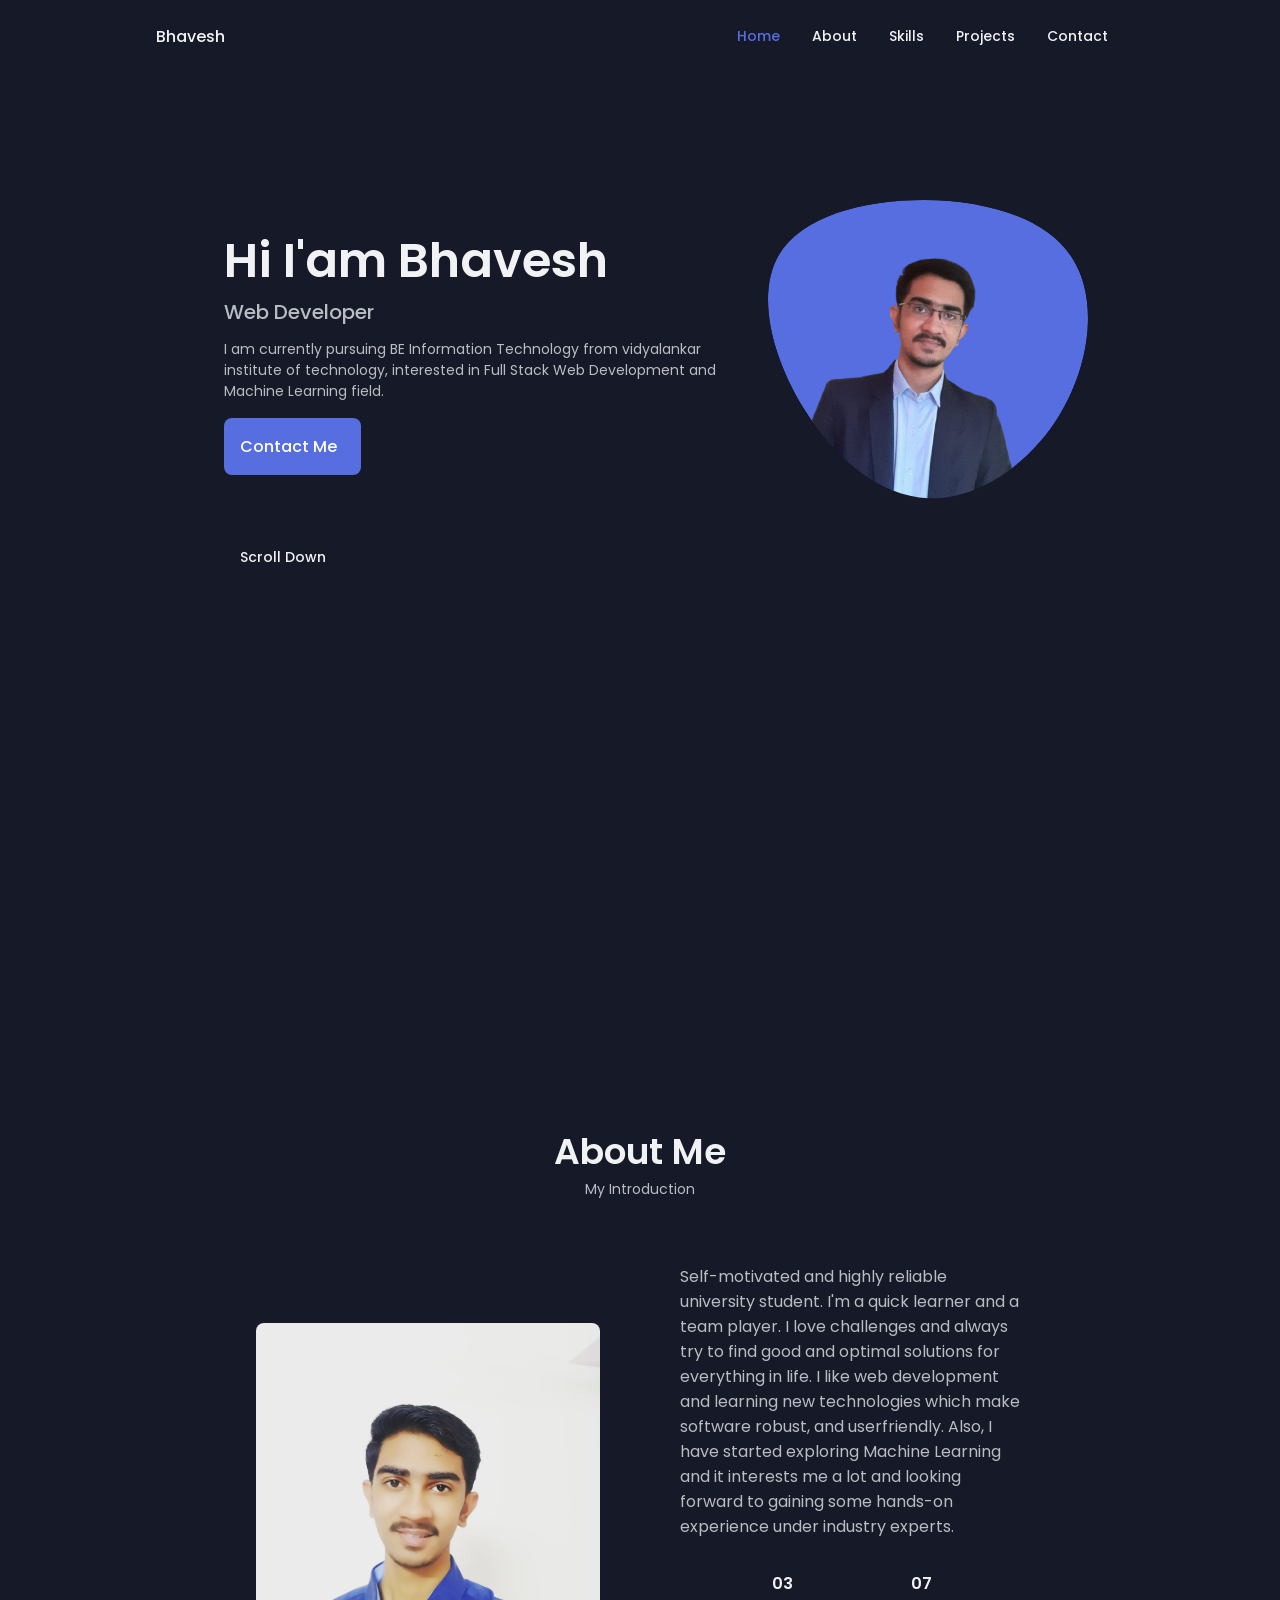
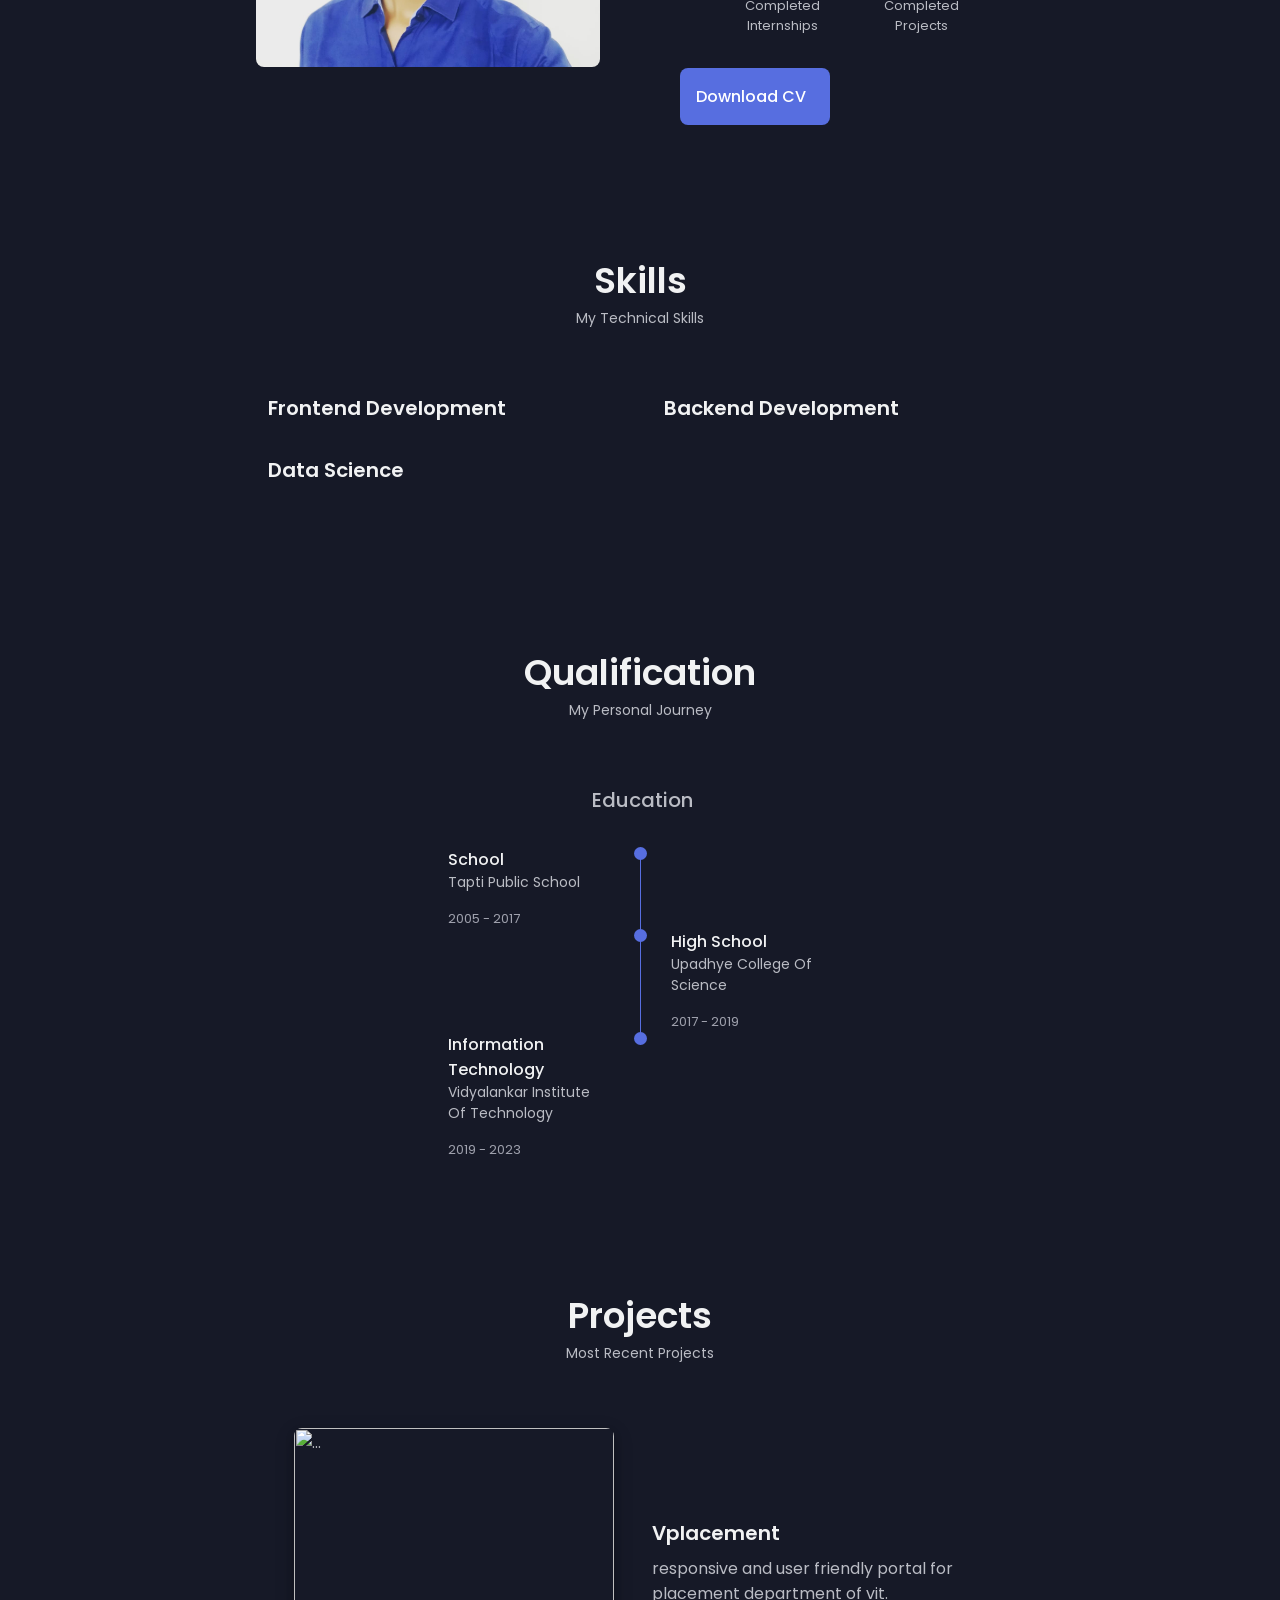
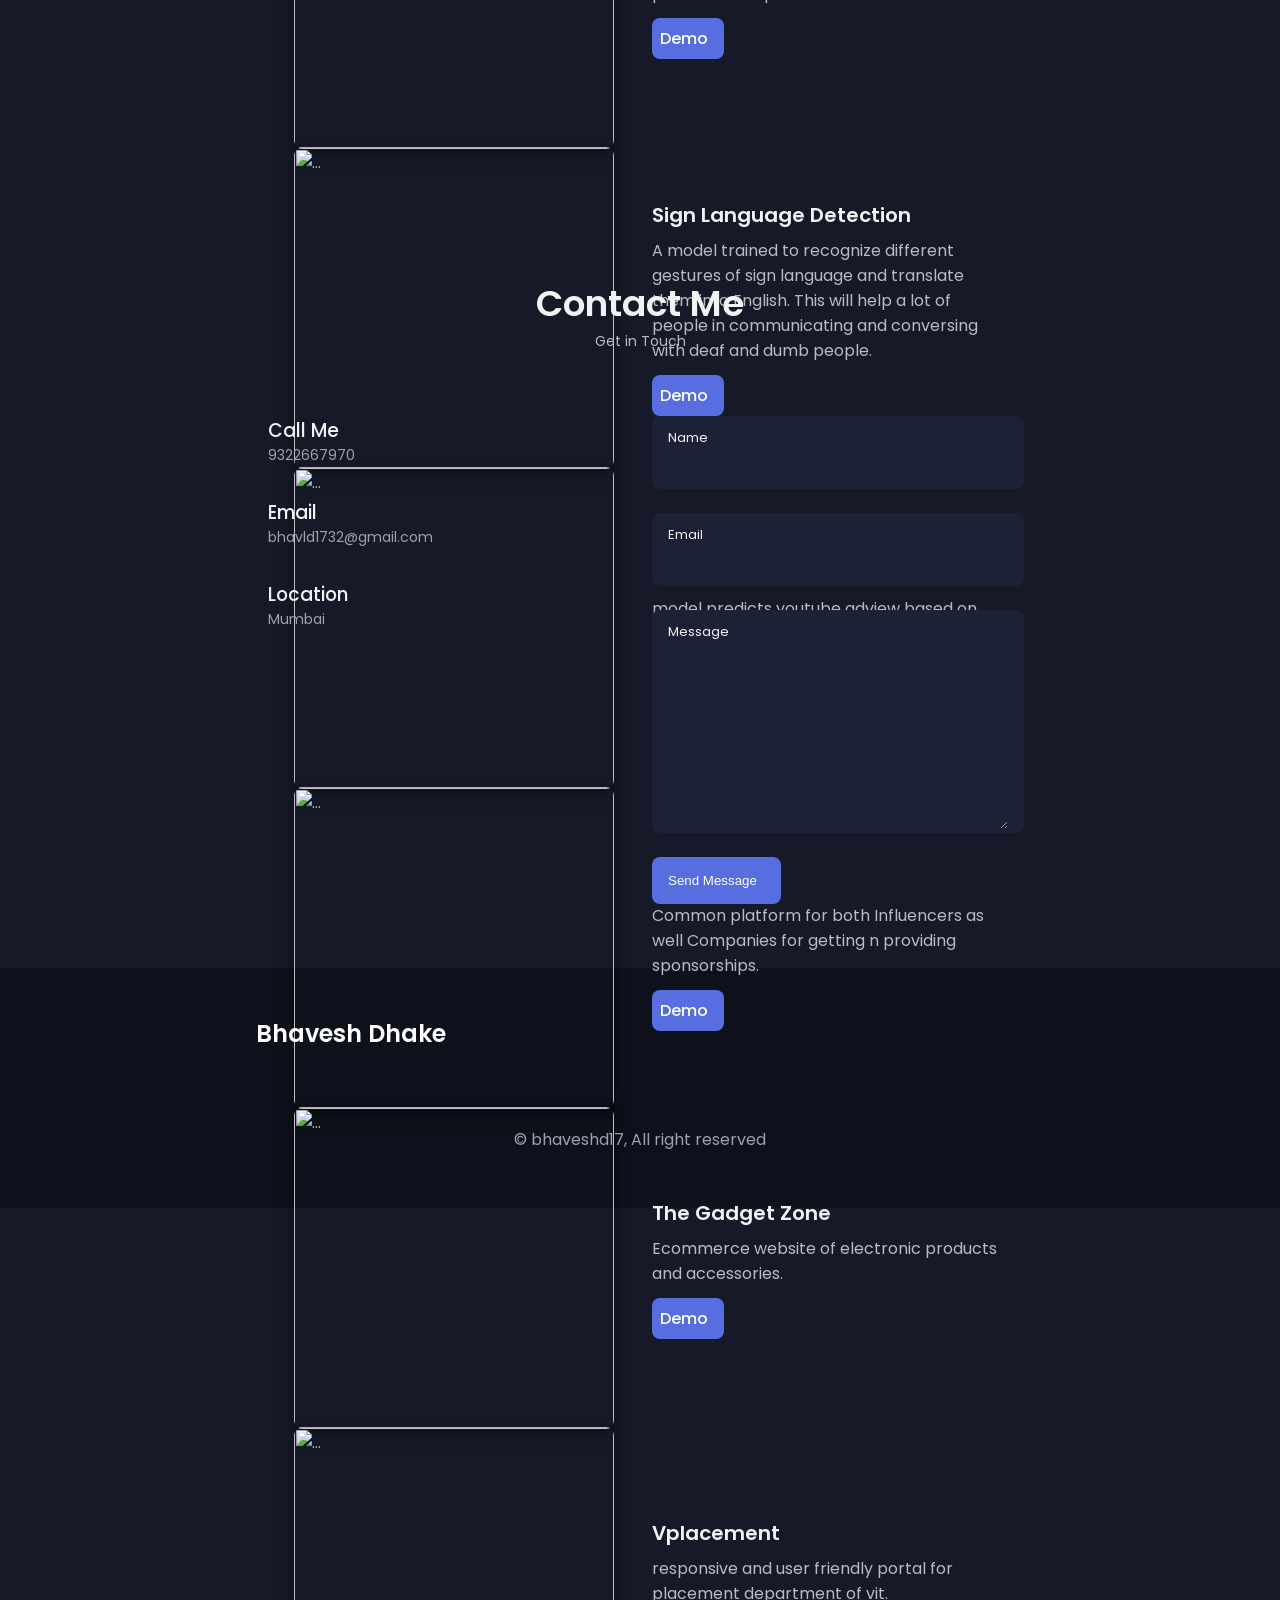
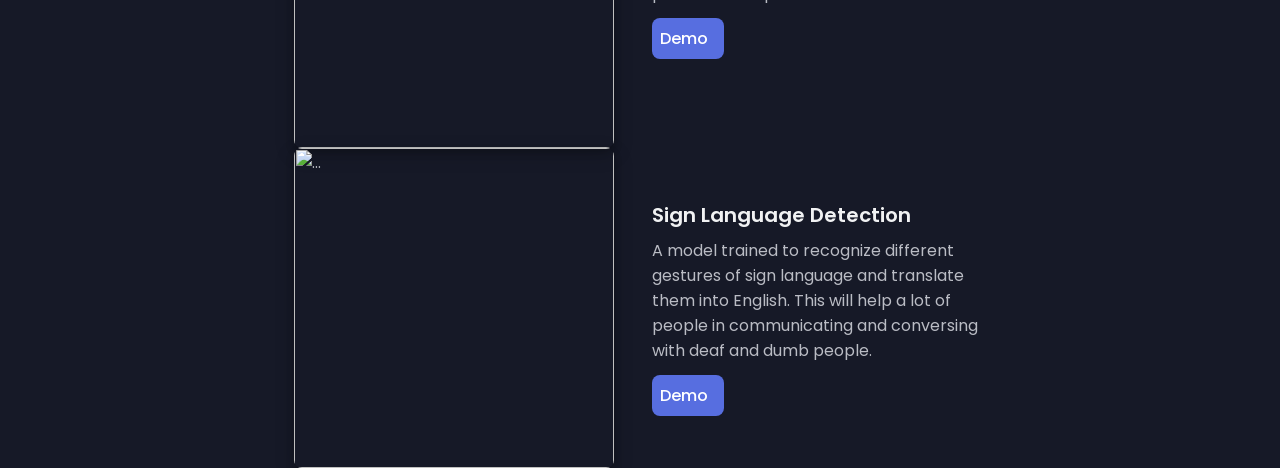
==== index.html @ a974173b "push" ====
<html lang="en"><head>
    <meta charset="UTF-8">
    <meta http-equiv="X-UA-Compatible" content="IE=edge">
    <meta name="viewport" content="width=device-width, initial-scale=1.0">
    <link rel="stylesheet" href="static/css/home.css">
    <link rel="stylesheet" href="https://unpkg.com/swiper@6/swiper-bundle.min.css">
    <link rel="stylesheet" href="https://unicons.iconscout.com/release/v4.0.0/css/line.css">
    <script src="https://smtpjs.com/v3/smtp.js"></script>
    <title>portfolio</title>
</head>

<body class="dark-theme">
    <!-- header -->
    <header class="header" id="header">
    <nav class="nav container">
        <a href="#" class="nav__logo">Bhavesh</a>

        <div class="nav__menu" id="nav-menu">
            <ul class="nav__list grid">
                <li class="nav__item">
                    <a href="#" class="nav__link active-link" id="home-nav-link">
                        <i class="uil uil-estate nav__icon"></i> Home
                    </a>
                </li>
                <li class="nav__item">
                    <a href="#about" class="nav__link">
                        <i class="uil uil-user nav__icon"></i> About
                    </a>
                </li>
                <li class="nav__item">
                    <a href="#skills" class="nav__link">
                        <i class="uil uil-file-alt nav__icon"></i> Skills
                    </a>
                </li>
                <li class="nav__item">
                    <a href="#projects" class="nav__link">
                        <i class="uil uil-browser nav__icon"></i> Projects
                    </a>
                </li>
                <li class="nav__item">
                    <a href="#contact" class="nav__link">
                        <i class="uil uil-message nav__icon"></i> Contact
                    </a>
                </li>
            </ul>
            <i class="uil uil-times nav__close" id="nav-close"></i>
        </div>

        <div class="nav__btns">
            <i class="uil uil-moon change-theme uil-sun" id="theme-button"></i>

            <div class="nav__toggle" id="nav-toggle">
                <i class="uil uil-apps"></i>
            </div>
        </div>
    </nav>
</header>

    <main class="main">

        <!-- home -->
        
<div class="par-div">
    <div id="particles-js" style="margin: 0; padding: 0; top: 0; height: 100vh;"><canvas class="particles-js-canvas-el" style="width: 100%; height: 100%;" width="1909" height="274"></canvas></div>
    <section class="home section" id="home">

        <div class="home__container" style="position: absolute;top: 0;margin-top: 7rem;">
            <div class="home__content grid">
                <div class="home__social">
                    <a href="https://www.linkedin.com/in/bhaveshd17" target="_blank" class="home__social-icon">
                        <i class="uil uil-linkedin-alt"></i>
                    </a>
                    <a href="https://github.com/bhaveshd17" target="_blank" class="home__social-icon">
                        <i class="uil uil-github-alt"></i>
                    </a>
                    <a href="https://www.instagram.com/bhaveshd_17" target="_blank" class="home__social-icon">
                        <i class="uil uil-instagram"></i>
                    </a>
                </div>

                <div class="home__img">
                    <svg class="home__blob" viewBox="0 0 200 187" xmlns="http://www.w3.org/2000/svg" xmlns:xlink="http://www.w3.org/1999/xlink">
                        <mask id="mask0" mask-type="alpha">
                            <path d="M190.312 36.4879C206.582 62.1187 201.309 102.826 182.328 134.186C163.346 165.547 
                        130.807 187.559 100.226 186.353C69.6454 185.297 41.0228 161.023 21.7403 129.362C2.45775 
                        97.8511 -7.48481 59.1033 6.67581 34.5279C20.9871 10.1032 59.7028 -0.149132 97.9666 
                        0.00163737C136.23 0.303176 174.193 10.857 190.312 36.4879Z"></path>
                        </mask>
                        <g mask="url(#mask0)">
                            <path d="M190.312 36.4879C206.582 62.1187 201.309 102.826 182.328 134.186C163.346 
                        165.547 130.807 187.559 100.226 186.353C69.6454 185.297 41.0228 161.023 21.7403 
                        129.362C2.45775 97.8511 -7.48481 59.1033 6.67581 34.5279C20.9871 10.1032 59.7028 
                        -0.149132 97.9666 0.00163737C136.23 0.303176 174.193 10.857 190.312 36.4879Z"></path>
                            <image class="home__blob-img" xlink:href="static/images/bhavesh.png"></image>
                        </g>
                    </svg>
                </div>

                <div class="home__data">
                    <h1 class="home__title">Hi I'am Bhavesh</h1>
                    <h3 class="home__subtitle">Web Developer</h3>
                    <p class="home__description">
                        I am currently pursuing BE Information Technology from vidyalankar institute of technology,
                        interested in Full Stack Web Development and Machine Learning field.
                    </p>
                    <a href="#contact" class="button button--flex">
                        Contact Me <i class="uil uil-message button__icon"></i>
                    </a>
                </div>

            </div>

            <div class="home__scroll">
                <a href="#about" class="home__scroll-button button--flex">
                    <i class="uil uil-mouse-alt home__scroll-mouse"></i>
                    <span class="home__scroll-name">Scroll Down</span>
                    <i class="uil uil-arrow-down home__scroll-arrow"></i>
                </a>
            </div>
        </div>
    </section>
</div>

        <!-- About -->
        
<section class="about section" id="about">
    <h2 class="section__title">About Me</h2>
    <span class="section__subtitle">My Introduction</span>

    <div class="about__container container grid">
        <img src="static/images/Photo.jpeg" alt="" class="about__img">

        <div class="about__data">
            <p class="about__description">
                Self-motivated and highly reliable university student. I'm a quick learner
                and a team player. I love challenges and always try to find good and
                optimal solutions for everything in life. I like web development and
                learning new technologies which make software robust, and userfriendly. Also, I have started exploring
                Machine Learning and it interests
                me a lot and looking forward to gaining some hands-on experience
                under industry experts.
            </p>

            <div class="about__info">
                <div>
                    <span class="about__info-title">03</span>
                    <span class="about__info-name">Completed<br> Internships</span>
                </div>
                <div>
                    <span class="about__info-title">07</span>
                    <span class="about__info-name">Completed<br> Projects</span>
                </div>
            </div>

            <div class="about__buttons">
                <a download="" href="static/images/resume.pdf" class="button button--flex">
                    Download CV <i class="uil uil-download-alt button__icon"></i>
                </a>
            </div>
        </div>
    </div>
</section>

        <!-- Skills -->
        <section class="skills section" id="skills">
    <h2 class="section__title">Skills</h2>
    <span class="section__subtitle">My Technical Skills</span>

    <div class="skills__container container grid">
        <!-- skills 1 -->
        <div class="skills__content skills__close">
            <div class="skills__header">

                <i class="uil uil-brackets-curly skills__icon"></i>
                <div>
                    <h1 class="skills__title">Frontend Development</h1>
                </div>

                <i class="uil uil-angle-down skills__arrow"></i>
            </div>

            <div class="skills__list grid">
                <div class="skills__data">
                    <div class="skills__titles">
                        <h3 class="skills__name">HTML</h3>
                        <span class="skills__number">80%</span>
                    </div>
                    <div class="skills__bar">
                        <span class="skills__percentage skills__html"></span>
                    </div>
                </div>
                <div class="skills__data">
                    <div class="skills__titles">
                        <h3 class="skills__name">CSS</h3>
                        <span class="skills__number">60%</span>
                    </div>
                    <div class="skills__bar">
                        <span class="skills__percentage skills__css"></span>
                    </div>
                </div>
                <div class="skills__data">
                    <div class="skills__titles">
                        <h3 class="skills__name">JavaScript</h3>
                        <span class="skills__number">80%</span>
                    </div>
                    <div class="skills__bar">
                        <span class="skills__percentage skills__js"></span>
                    </div>
                </div>
                <div class="skills__data">
                    <div class="skills__titles">
                        <h3 class="skills__name">Bootstrap</h3>
                        <span class="skills__number">75%</span>
                    </div>
                    <div class="skills__bar">
                        <span class="skills__percentage skills__bs"></span>
                    </div>
                </div>
                <div class="skills__data">
                    <div class="skills__titles">
                        <h3 class="skills__name">ReactJs</h3>
                        <span class="skills__number">60%</span>
                    </div>
                    <div class="skills__bar">
                        <span class="skills__percentage skills__react"></span>
                    </div>
                </div>
            </div>

        </div>

        <!-- skills 2 -->
        <div class="skills__content skills__close">
            <div class="skills__header">
                <i class="uil uil-server skills__icon"></i>

                <div>
                    <h1 class="skills__title">Backend Development</h1>
                </div>

                <i class="uil uil-angle-down skills__arrow"></i>
            </div>

            <div class="skills__list grid">
                <div class="skills__data">
                    <div class="skills__titles">
                        <h3 class="skills__name">Python</h3>
                        <span class="skills__number">85%</span>
                    </div>
                    <div class="skills__bar">
                        <span class="skills__percentage skills__python"></span>
                    </div>
                </div>
                <div class="skills__data">
                    <div class="skills__titles">
                        <h3 class="skills__name">Django</h3>
                        <span class="skills__number">85%</span>
                    </div>
                    <div class="skills__bar">
                        <span class="skills__percentage skills__django"></span>
                    </div>
                </div>
                <div class="skills__data">
                    <div class="skills__titles">
                        <h3 class="skills__name">Django RestFramework</h3>
                        <span class="skills__number">75%</span>
                    </div>
                    <div class="skills__bar">
                        <span class="skills__percentage skills__django"></span>
                    </div>
                </div>
                <div class="skills__data">
                    <div class="skills__titles">
                        <h3 class="skills__name">Postgres DB</h3>
                        <span class="skills__number">85%</span>
                    </div>
                    <div class="skills__bar">
                        <span class="skills__percentage skills__postgres"></span>
                    </div>
                </div>

            </div>

        </div>


        <!-- skills 3 -->
        <div class="skills__content skills__close">
            <div class="skills__header">
                <i class="uil uil-robot skills__icon"></i>

                <div>
                    <h1 class="skills__title">Data Science</h1>
                </div>

                <i class="uil uil-angle-down skills__arrow"></i>
            </div>

            <div class="skills__list grid">
                <div class="skills__data">
                    <div class="skills__titles">
                        <h3 class="skills__name">Data Analysis</h3>
                        <span class="skills__number">60%</span>
                    </div>
                    <div class="skills__bar">
                        <span class="skills__percentage skills__da"></span>
                    </div>
                </div>
                <div class="skills__data">
                    <div class="skills__titles">
                        <h3 class="skills__name">Machine Learning</h3>
                        <span class="skills__number">65%</span>
                    </div>
                    <div class="skills__bar">
                        <span class="skills__percentage skills__ml"></span>
                    </div>
                </div>
		<div class="skills__data">
                    <div class="skills__titles">
                        <h3 class="skills__name">Deep Learning</h3>
                        <span class="skills__number">55%</span>
                    </div>
                    <div class="skills__bar">
                        <span class="skills__percentage skills__ml"></span>
                    </div>
                </div>
            </div>

        </div>


    </div>

</section>

        <!-- qualification -->
        <section class="qualification section">
    <h2 class="section__title">Qualification</h2>
    <span class="section__subtitle">My Personal Journey</span>

    <div class="qualification__container container">
        <div class="qualification__tabs">
            <div class="qualification__button button--flex">
                <i class="uil uil-graduation-cap qualification__icon"></i>
                Education
            </div>
        </div>

        <div class="qualification__sections">
            <div class="qualification__content">
                <div class="qualification__data">
                    <div>
                        <h3 class="qualification__title">School</h3>
                        <span class="qualification__subtitle">Tapti Public School</span>
                        <div class="qualification__calender">
                            <i class="uil uil-calendar-alt"></i>
                            2005 - 2017
                        </div>
                    </div>

                    <div>
                        <div class="qualification__rounder"></div>
                        <div class="qualification__line"></div>
                    </div>
                </div>

                <div class="qualification__data">
                    <div></div>
                    <div>
                        <div class="qualification__rounder"></div>
                        <div class="qualification__line"></div>
                    </div>

                    <div>
                        <h3 class="qualification__title">High School</h3>
                        <span class="qualification__subtitle">Upadhye College Of Science</span>
                        <div class="qualification__calender">
                            <i class="uil uil-calendar-alt"></i>
                            2017 - 2019
                        </div>
                    </div>
                </div>

                <div class="qualification__data">
                    <div>
                        <h3 class="qualification__title">Information Technology</h3>
                        <span class="qualification__subtitle">Vidyalankar Institute Of Technology</span>
                        <div class="qualification__calender">
                            <i class="uil uil-calendar-alt"></i>
                            2019 - 2023
                        </div>
                    </div>

                    <div>
                        <div class="qualification__rounder"></div>
                        <!-- <div class="qualification__line"></div> -->
                    </div>
                </div>
            </div>
        </div>
    </div>
</section>

        <!-- projects -->
        <section class="projects section" id="projects">
    <h2 class="section__title">Projects</h2>
    <span class="section__subtitle">Most Recent Projects</span>

    <div class="projects__container container swiper-container swiper-container-initialized swiper-container-horizontal swiper-container-pointer-events swiper-container-css-mode">
        <div class="swiper-wrapper" id="swiper-wrapper-284facc1c8967a8a" aria-live="polite"><div class="project__content grid swiper-slide swiper-slide-duplicate swiper-slide-duplicate-active" data-swiper-slide-index="4" style="width: 768px;" role="group" aria-label="5 / 5">
                <img src="http://res.cloudinary.com/dovpwi9ea/image/upload/v1637310006/t1gmttzrrc1cw0xxmmod.png" alt="..." class="project__img">

                <div class="project__data">
                    <h3 class="project__title">Vplacement</h3>
                    <p class="project__description">
                        responsive and user friendly portal for placement department of vit.
                    </p>
                    <a href="None" target="_blank" class="button button--flex button--small project__button">
                        Demo
                        <i class="uil uil-arrow-right button__icon"></i>
                    </a>
                </div>
            </div>

            
            <div class="project__content grid swiper-slide swiper-slide-duplicate-next" data-swiper-slide-index="0" style="width: 768px;" role="group" aria-label="1 / 5">
                <img src="http://res.cloudinary.com/dovpwi9ea/image/upload/v1655050039/jxrouycvr0jfndfqxjto.png" alt="..." class="project__img">

                <div class="project__data">
                    <h3 class="project__title">Sign Language Detection</h3>
                    <p class="project__description">
                        A model trained to recognize different gestures of sign language and translate them into English. This will help a lot of people in communicating and conversing with deaf and dumb people.
                    </p>
                    <a href="https://github.com/bhaveshd17/Sign-Language-Detection" target="_blank" class="button button--flex button--small project__button">
                        Demo
                        <i class="uil uil-arrow-right button__icon"></i>
                    </a>
                </div>
            </div>
            
            <div class="project__content grid swiper-slide" data-swiper-slide-index="1" style="width: 768px;" role="group" aria-label="2 / 5">
                <img src="http://res.cloudinary.com/dovpwi9ea/image/upload/v1637309961/hplrxdx0kh7rfx5grokt.png" alt="..." class="project__img">

                <div class="project__data">
                    <h3 class="project__title">Yt Adview Prediction</h3>
                    <p class="project__description">
                        model predicts youtube adview based on like, comments, views, etc .
                    </p>
                    <a href="https://github.com/bhaveshd17/youtube-adview-prediction/blob/master/youtube%20adview%20prediction.ipynb" target="_blank" class="button button--flex button--small project__button">
                        Demo
                        <i class="uil uil-arrow-right button__icon"></i>
                    </a>
                </div>
            </div>
            
            <div class="project__content grid swiper-slide" data-swiper-slide-index="2" style="width: 768px;" role="group" aria-label="3 / 5">
                <img src="http://res.cloudinary.com/dovpwi9ea/image/upload/v1637309977/gjqs52sc1mqpdsnvecf9.jpg" alt="..." class="project__img">

                <div class="project__data">
                    <h3 class="project__title">Growspons</h3>
                    <p class="project__description">
                        Common platform for both Influencers as well Companies for getting n providing sponsorships.
                    </p>
                    <a href="https://github.com/bhaveshd17/influencer-sponsors" target="_blank" class="button button--flex button--small project__button">
                        Demo
                        <i class="uil uil-arrow-right button__icon"></i>
                    </a>
                </div>
            </div>
            
            <div class="project__content grid swiper-slide swiper-slide-prev" data-swiper-slide-index="3" style="width: 768px;" role="group" aria-label="4 / 5">
                <img src="http://res.cloudinary.com/dovpwi9ea/image/upload/v1637309990/kppuamhyba1c0lcn8eu4.png" alt="..." class="project__img">

                <div class="project__data">
                    <h3 class="project__title">The Gadget Zone</h3>
                    <p class="project__description">
                        Ecommerce website of electronic products and accessories.
                    </p>
                    <a href="http://thegadgetszone.herokuapp.com/" target="_blank" class="button button--flex button--small project__button">
                        Demo
                        <i class="uil uil-arrow-right button__icon"></i>
                    </a>
                </div>
            </div>
            
            <div class="project__content grid swiper-slide swiper-slide-active" data-swiper-slide-index="4" style="width: 768px;" role="group" aria-label="5 / 5">
                <img src="http://res.cloudinary.com/dovpwi9ea/image/upload/v1637310006/t1gmttzrrc1cw0xxmmod.png" alt="..." class="project__img">

                <div class="project__data">
                    <h3 class="project__title">Vplacement</h3>
                    <p class="project__description">
                        responsive and user friendly portal for placement department of vit.
                    </p>
                    <a href="None" target="_blank" class="button button--flex button--small project__button">
                        Demo
                        <i class="uil uil-arrow-right button__icon"></i>
                    </a>
                </div>
            </div>
            

        <div class="project__content grid swiper-slide swiper-slide-duplicate swiper-slide-next" data-swiper-slide-index="0" style="width: 768px;" role="group" aria-label="1 / 5">
                <img src="http://res.cloudinary.com/dovpwi9ea/image/upload/v1655050039/jxrouycvr0jfndfqxjto.png" alt="..." class="project__img">

                <div class="project__data">
                    <h3 class="project__title">Sign Language Detection</h3>
                    <p class="project__description">
                        A model trained to recognize different gestures of sign language and translate them into English. This will help a lot of people in communicating and conversing with deaf and dumb people.
                    </p>
                    <a href="https://github.com/bhaveshd17/Sign-Language-Detection" target="_blank" class="button button--flex button--small project__button">
                        Demo
                        <i class="uil uil-arrow-right button__icon"></i>
                    </a>
                </div>
            </div></div>

        <div class="swiper-button-next" tabindex="0" role="button" aria-label="Next slide" aria-controls="swiper-wrapper-284facc1c8967a8a">
            <i class="uil uil-angle-right-b swiper-project-icon"></i>
        </div>
        <div class="swiper-button-prev" tabindex="0" role="button" aria-label="Previous slide" aria-controls="swiper-wrapper-284facc1c8967a8a">
            <i class="uil uil-angle-left-b swiper-project-icon"></i>
        </div>
        <div class="swiper-pagination swiper-pagination-clickable swiper-pagination-bullets"><span class="swiper-pagination-bullet" tabindex="0" role="button" aria-label="Go to slide 1"></span><span class="swiper-pagination-bullet" tabindex="0" role="button" aria-label="Go to slide 2"></span><span class="swiper-pagination-bullet" tabindex="0" role="button" aria-label="Go to slide 3"></span><span class="swiper-pagination-bullet" tabindex="0" role="button" aria-label="Go to slide 4"></span><span class="swiper-pagination-bullet swiper-pagination-bullet-active" tabindex="0" role="button" aria-label="Go to slide 5"></span></div>

    <span class="swiper-notification" aria-live="assertive" aria-atomic="true"></span></div>
</section>

        <!-- Contact -->
        <section class="contact section" id="contact">
    <h2 class="section__title">Contact Me</h2>
    <span class="section__subtitle">Get in Touch</span>

    <div class="contact__container container grid">
        <div>
            <div class="contact__information">
                <i class="uil uil-phone-alt contact__icon"></i>

                <div>
                    <h3 class="contact__title">Call Me</h3>
                    <span class="contact__subtitle">9322667970</span>
                </div>
            </div>

            <div class="contact__information">
                <i class="uil uil-envelope-alt contact__icon"></i>

                <div>
                    <h3 class="contact__title">Email</h3>
                    <span class="contact__subtitle">bhavld1732@gmail.com</span>
                </div>
            </div>

            <div class="contact__information">
                <i class="uil uil-location-point contact__icon"></i>

                <div>
                    <h3 class="contact__title">Location</h3>
                    <span class="contact__subtitle">Mumbai</span>
                </div>
            </div>
        </div>

        <form action="/send_msg_email/" method="POST" class="contact__form grid">
            <input type="hidden" name="csrfmiddlewaretoken" value="MQvxWUzmVCMx2gUCt2gQockpDdSeoQBj5c0EnoCR61IMW3Y3Rdx4Im8wuzLl65NY">
            <div class="contact__inputs grid">
                <div class="contact__content">
                    <label for="name" class="contact__label">Name</label>
                    <input type="text" id="name" name="name" class="contact__input" required="">
                </div>

                <div class="contact__content">
                    <label for="email" class="contact__label">Email</label>
                    <input type="email" id="email" name="email" class="contact__input" required="">
                </div>
            </div>

            <div class="contact__content">
                <label for="msg" class="contact__label">Message</label>
                <textarea name="msg" id="msg" cols="0" rows="7" class="contact__input" required=""></textarea>
            </div>

            <div>
                <button type="submit" class="button button--flex" style="border: none; cursor: pointer;">
                    Send Message
                    <i class="uil uil-message button__icon"></i>
                </button>
            </div>
        </form>
    </div>
</section>

    </main>

    <!-- footer -->
    <footer class="footer">
    <div class="footer__bg">
        <div class="footer__container container grid">
            <div>
                <h1 class="footer__title">Bhavesh Dhake</h1>
            </div>

            <div class="footer__socials">
                <a href="https://www.instagram.com/bhaveshd_17" class="footer__socials" target="_blank">
                    <i class="uil uil-instagram"></i>
                </a>
                <a href="https://twitter.com/BhaveshDhake4" class="footer__socials" target="_blank">
                    <i class="uil uil-twitter-alt"></i>
                </a>
                <a href="https://github.com/bhaveshd17" class="footer__socials" target="_blank">
                    <i class="uil uil-github-alt"></i>
                </a>
                <a href="https://www.linkedin.com/in/bhaveshd17" class="footer__socials" target="_blank">
                    <i class="uil uil-linkedin-alt"></i>
                </a>
            </div>
        </div>

        <p class="footer__copy">© bhaveshd17, All right reserved</p>
    </div>
</footer>

    <!-- scroll top -->
    <a href="#" class="scrollup" id="scroll-top">
        <i class="uil uil-arrow-up scrollup__icon"></i>
    </a>


    <script src="https://unpkg.com/swiper@6/swiper-bundle.min.js"></script>
    <script src="static/js/home.js"></script>
    <script src="https://cdn.jsdelivr.net/npm/particles.js@2.0.0/particles.min.js"></script>
    <script>
        particlesJS.load('particles-js', "static/json/particles.json", function () {
            console.log('');
        });
    </script>



</body></html>
---- static/css/home.css ----
@import url("https://fonts.googleapis.com/css2?family=Poppins:wght@400;500;600&display=swap");

/* variable declare */
:root {
  --header-height: 3rem;

  --hue-color: 230;

  /* color variables */
  --first-color: hsl(var(--hue-color), 69%, 61%);
  --first-color-second: hsl(var(--hue-color), 69%, 61%);
  --first-color-alt: hsl(var(--hue-color), 57%, 53%);
  --first-color-lighter: hsl(var(--hue-color), 92%, 85%);
  --title-color: hsl(var(--hue-color), 8%, 15%);
  --text-color: hsl(var(--hue-color), 8%, 45%);
  --text-color-light: hsl(var(--hue-color), 8%, 65%);
  --input-color: hsl(var(--hue-color), 70%, 96%);
  --body-color: hsl(var(--hue-color), 60%, 99%);
  --container-color: #ffffff;

  --scroll-bar-color: hsl(var(--hue-color), 12%, 90%);
  --scroll-thumb-color: hsl(var(--hue-color), 12%, 80%);

  /* font family */
  --body-font: "Poppins", sans-serif;

  --big-font-size: 1.8rem;
  --h1-font-size: 1.5rem;
  --h2-font-size: 1.25rem;
  --h3-font-size: 1.125rem;
  --normal-font-size: 0.938rem;
  --small-font-size: 0.813rem;
  --smaller-font-size: 0.75rem;

  /* font weight */
  --font-medium: 500;
  --font-semi-bold: 600;

  /* margins */
  --mb-0-25: 0.25rem;
  --mb-0-5: 0.5rem;
  --mb-0-75: 0.75rem;
  --mb-1: 1rem;
  --mb-1-5: 1.5rem;
  --mb-2-5: 2rem;
  --mb-3: 3rem;

  /* zindex */
  --z-tooltip: 10;
  --z-fixed: 100;
  --z-modal: 1000;
}

/* font size for big screen */
@media screen and (min-width: 968px) {
  :root {
    --big-font-size: 3rem;
    --h1-font-size: 2.25rem;
    --h2-font-size: 1.5rem;
    --h3-font-size: 1.25rem;
    --normal-font-size: 1rem;
    --small-font-size: 0.875rem;
    --smaller-font-size: 0.813rem;
  }
}
/* dark theme variable*/
body.dark-theme {
  --first-color-second: hsl(var(--hue-color), 30%, 8%);
  --title-color: hsl(var(--hue-color), 8%, 95%);
  --text-color: hsl(var(--hue-color), 8%, 75%);
  --input-color: hsl(var(--hue-color), 29%, 16%);
  --body-color: hsl(var(--hue-color), 28%, 12%);
  --container-color: hsl(var(--hue-color), 29%, 16%);

  --scroll-bar-color: hsl(var(--hue-color), 12%, 48%);
  --scroll-thumb-color: hsl(var(--hue-color), 12%, 36%);
}

/* dark theme */
.nav__btns {
  display: flex;
  align-items: center;
}

.change-theme {
  font-size: 1.25rem;
  color: var(--title-color);
  margin-right: var(--mb-1);
  cursor: pointer;
}
.change-theme:hover {
  color: var(--first-color);
}

/* base */
* {
  box-sizing: border-box;
  padding: 0;
  margin: 0;
}

html {
  scroll-behavior: smooth;
}

body {
  margin: 0 0 var(--header-height) 0;
  font-family: var(--body-font);
  font-size: var(--normal-font-size);
  background-color: var(--body-color);
  color: var(--text-color);
}

h1,
h2,
h3,
h4 {
  color: var(--title-color);
  font-weight: var(--font-semi-bold);
}

ul {
  list-style: none;
}

a {
  text-decoration: none;
}

img {
  max-width: 100%;
  height: auto;
}

/* reusable css classes */
.section {
  padding: 2rem 1rem 4rem;
}

.section__title {
  font-size: var(--h1-font-size);
  color: var(--title-color);
}

.section__subtitle {
  display: block;
  font-size: var(--small-font-size);
  margin-bottom: var(--mb-3);
}

.section__title,
.section__subtitle {
  text-align: center;
}

/* layout */
.container {
  max-width: 768px;
  margin-left: var(--mb-1);
  margin-right: var(--mb-1);
}

.grid {
  display: grid;
  gap: 1.5rem;
}

.header {
  width: 100%;
  position: fixed;
  bottom: 0;
  left: 0;
  z-index: var(--z-fixed);
  background-color: var(--body-color);
}

/* nav */
.nav {
  max-width: 968px;
  height: var(--header-height);
  display: flex;
  justify-content: space-between;
  align-items: center;
}

.nav__logo,
.nav__toggle {
  color: var(--title-color);
  font-weight: var(--font-medium);
}

.nav__logo:hover {
  color: var(--first-color);
}

.nav__toggle {
  font-size: 1.1rem;
  cursor: pointer;
}

.nav__toggle:hover {
  color: var(--first-color);
}

@media screen and (max-width: 767px) {
  .nav__menu {
    position: fixed;
    bottom: -100%;
    left: 0;
    width: 100%;
    background-color: var(--body-color);
    padding: 2rem 1.5rem 4rem;
    box-shadow: 0 -1px 4px rgba(0, 0, 0, 0.15);
    border-radius: 1.5rem 1.5rem 0 0;
    transition: all 0.3s ease-in-out;
  }
}

.nav__list {
  grid-template-columns: repeat(3, 1fr);
  gap: 2rem;
}

.nav__link {
  display: flex;
  flex-direction: column;
  align-items: center;
  font-size: var(--small-font-size);
  color: var(--title-color);
  font-weight: var(--font-medium);
}
.nav__link:hover {
  color: var(--first-color);
}

.nav__icon {
  font-size: 1.2rem;
}

.nav__close {
  position: absolute;
  right: 1.3rem;
  bottom: 0.5rem;
  font-size: 1.5rem;
  cursor: pointer;
  color: var(--first-color);
}

.nav__close:hover {
  color: var(--first-color-alt);
}

/* show-menu */
.show-menu {
  bottom: 0;
}

/* activelink */
.active-link {
  color: var(--first-color);
}
/* bg header */
.scroll-header {
  box-shadow: 0 -1px 4px rgba(0, 0, 0, 0.15);
}

/* home */
.home__container {
  gap: 1rem;
}
.home__content {
  grid-template-columns: 0.5fr 3fr;
  align-items: center;
}
.home__social {
  display: grid;
  grid-template-columns: max-content;
  row-gap: 1rem;
}

.home__social-icon {
  font-size: 1.25rem;
  color: var(--first-color);
}
.home__social-icon:hover {
  color: var(--first-color-alt);
}

.home__blob {
  width: 186px;
  fill: var(--first-color);
}

.home__blob-img {
  width: 176px;
}

.home__data {
  grid-column: 1/3;
}

.home__title {
  font-size: var(--big-font-size);
  color: var(--title-color);
}

.home__subtitle {
  font-size: var(--h3-font-size);
  color: var(--text-color);
  font-weight: var(--font-medium);
  margin-bottom: var(--mb-0-75);
}

.home__description {
  font-size: var(--small-font-size);
  margin-bottom: 1rem;
  margin-bottom: 1rem;
}

.home__scroll {
  display: none;
}

.home__scroll-button {
  color: var(--first-color);
  transition: 0.3s;
}

.home__scroll-button:hover {
  transform: translateY(0.25rem);
}

.home__scroll-mouse {
  font-size: 2rem;
}

.home__scroll-name {
  font-size: var(--small-font-size);
  color: var(--title-color);
  font-weight: var(--font-medium);
  margin-right: var(--mb-0-25);
}

.home__scroll-arrow {
  font-size: 1.25rem;
}

/* button */
.button {
  display: inline-block;
  background-color: var(--first-color);
  color: #fff;
  padding: 1rem;
  border-radius: 0.5rem;
  font-weight: var(--font-medium);
}

.button:hover {
  background-color: var(--first-color-alt);
}

.button__icon {
  font-size: 1rem;
  margin-left: var(--mb-0-5);
  transition: 0.3s;
}

.button--flex {
  display: inline-flex;
  align-items: center;
}

/* about */
.about__img {
  width: 200px;
  border-radius: 0.5rem;
  justify-self: center;
  align-self: center;
}

.about__description {
  text-align: center;
  margin-bottom: var(--mb-2-5);
}

.about__info {
  display: flex;
  justify-content: space-evenly;
  margin-bottom: var(--mb-2-5);
}

.about__info-title {
  font-style: var(--h2-font-size);
  font-weight: var(--font-semi-bold);
  color: var(--title-color);
}

.about__info-name {
  font-size: var(--smaller-font-size);
}

.about__info-title,
.about__info-name {
  display: block;
  text-align: center;
}

.about__buttons {
  display: flex;
  justify-content: center;
}

/* skills */
.skills__container {
  row-gap: 0;
}

.skills__header {
  display: flex;
  justify-content: space-between;
  align-items: center;
  margin-bottom: var(--mb-2-5);
  cursor: pointer;
}

.skills__icon,
.skills__arrow {
  font-size: 2rem;
  color: var(--first-color);
}

.skills__icon {
  margin-right: var(--mb-0-75);
}

.skills__title {
  font-size: var(--h3-font-size);
}

.skills__arrow {
  margin-left: auto;
  transition: 0.4s;
}

.skills__list {
  row-gap: 1.5rem;
  padding-left: 2.7rem;
}

.skills__titles {
  display: flex;
  justify-content: space-between;
  margin-bottom: var(--mb-0-5);
}

.skills__name {
  font-style: var(--normal-font-size);
  font-weight: var(--font-medium);
}

.skills__bar,
.skills__percentage {
  height: 5px;
  border-radius: 0.25rem;
}

.skills__bar {
  background-color: var(--first-color-lighter);
}

.skills__percentage {
  display: block;
  background: var(--first-color);
}

.skills__html {
  width: 80%;
}
.skills__css {
  width: 60%;
}
.skills__js {
  width: 80%;
}
.skills__bs {
  width: 75%;
}
.skills__react {
  width: 55%;
}
.skills__python {
  width: 85%;
}
.skills__django {
  width: 85%;
}
.skills__node {
  width: 60%;
}
.skills__postgres {
  width: 85%;
}
.skills__da {
  width: 60%;
}
.skills__ml {
  width: 50%;
}

.skills__close .skills__list {
  height: 0;
  overflow: hidden;
}

.skills__open .skills__list {
  height: max-content;
  margin-bottom: var(--mb-2-5);
}

.skills__open .skills__arrow {
  transform: rotate(-180deg);
}

/* qualification */
.qualification__tabs {
  display: flex;
  justify-content: center;
  margin-bottom: 2rem;
}

.qualification__button {
  font-size: var(--h3-font-size);
  font-weight: var(--font-medium);
  cursor: pointer;
}

.qualification__button:hover {
  color: var(--first-color);
}

.qualification__icon {
  font-size: 1.8rem;
  margin-right: var(--mb-0-25);
}

.qualification__data {
  display: grid;
  grid-template-columns: 1fr max-content 1fr;
  column-gap: 1.5rem;
}

.qualification__title {
  font-size: var(--normal-font-size);
  font-weight: var(--font-medium);
}

.qualification__subtitle {
  display: inline-block;
  font-size: var(--small-font-size);
  margin-bottom: var(--mb-1);
}

.qualification__calender {
  font-size: var(--smaller-font-size);
  color: var(--text-color-light);
}

.qualification__rounder {
  display: inline-block;
  width: 13px;
  height: 13px;
  background-color: var(--first-color);
  border-radius: 50%;
}

.qualification__line {
  display: block;
  width: 1px;
  height: 100%;
  background-color: var(--first-color);
  transform: translate(6px, -7px);
}

/* project */
.projects__container {
  overflow: initial;
}

.project__content {
  padding: 0 1.5rem;
}

.project__img {
  width: 265px;
  border-radius: 0.5rem;
  justify-self: center;
  box-shadow: 0 4px 8px 0 rgba(0, 0, 0, 0.2), 0 6px 20px 0 rgba(0, 0, 0, 0.19);
}

.project__title {
  font-size: var(--h3-font-size);
  margin-bottom: var(--mb-0-5);
}

.project__description {
  margin-bottom: var(--mb-0-75);
}
.project__button {
  padding: 0.5rem;
}

.project__button:hover .button__icon {
  transform: translateX(0.25rem);
}

.swiper-button-prev::after,
.swiper-button-next::after {
  content: "";
  display: none;
}

.swiper-project-icon {
  font-size: 2rem;
  color: var(--first-color);
}

.swiper-button-prev {
  left: -0.5rem !important;
}

.swiper-button-next {
  right: -0.5rem !important;
}

.swiper-container-horizontal > .swiper-pagination-bullets {
  bottom: -0.3rem !important;
}

.swiper-pagination-bullet-active {
  background-color: var(--first-color) !important;
}
.swiper-wrapper {
  height: 24rem !important;
}
.swiper-button-next,
.swiper-button-prev,
.swiper-pagination-bullet {
  outline: none !important;
}

/* contact */
.contact__container {
  row-gap: 3rem;
}

.contact__information {
  display: flex;
  margin-bottom: 2rem;
}

.contact__icon {
  font-size: 2rem;
  color: var(--first-color);
  margin-right: var(--mb-0-75);
}

.contact__title {
  font-style: var(--h3-font-size);
  font-weight: var(--font-medium);
}

.contact__subtitle {
  font-size: var(--small-font-size);
  color: var(--text-color-light);
}

.contact__content {
  background-color: var(--input-color);
  border-radius: 0.5rem;
  padding: 0.75rem 1rem 0.25rem;
}
.contact__label {
  font-size: var(--smaller-font-size);
  color: var(--title-color);
}
.contact__input {
  width: 100%;
  background: var(--input-color);
  color: var(--text-color);
  font-family: var(--body-font);
  font-size: var(--normal-font-size);
  border: none;
  outline: none;
  padding: 0.25rem 0.5rem 0.5rem 0;
}

/* footer */
.footer {
  padding-top: 2rem;
}

.footer__container {
  row-gap: 3.5rem;
}

.footer__bg {
  background-color: var(--first-color-second);
  padding: 2rem 0 3rem;
}

.footer__title {
  font-size: var(--h2-font-size);
  margin-bottom: var(--mb-0-25);
}

.footer__socials {
  font-size: 1.25rem;
  margin-right: var(--mb-1-5);
}

.footer__socials:hover {
  color: var(--first-color-lighter);
}

.footer__copy {
  font-style: var(--smaller-font-size);
  text-align: center;
  color: var(--text-color-light);
  margin-top: var(--mb-3);
}

.footer__title,
.footer__socials {
  color: #fff;
}

/* scrollup */
.scrollup {
  position: fixed;
  right: 1rem;
  bottom: -20%;
  background-color: var(--first-color);
  opacity: 0.8;
  padding: 0 0.3rem;
  border-radius: 0.4rem;
  z-index: var(--z-tooltip);
  transition: 0.4s;
}

.scrollup:hover {
  background-color: var(--first-color-alt);
}

.scrollup__icon {
  font-size: 1.5rem;
  color: #fff;
}

/* show scroll */
.show-scroll {
  bottom: 5rem;
}

/* scrollbar */
::-webkit-scrollbar {
  width: 0.6rem;
  background-color: var(--scroll-bar-color);
  border-radius: 0.5rem;
}
::-webkit-scrollbar-thumb {
  background-color: var(--scroll-thumb-color);
  border-radius: 0.5rem;
}
::-webkit-scrollbar-thumb:hover {
  background-color: var(--text-color);
}

/* media queries */
/* for small */
@media screen and (max-width: 350px) {
  .container {
    margin-left: var(--mb-1);
    margin-right: var(--mb-1);
  }

  .nav__menu {
    padding: 1rem 0.25rem, 4rem;
  }

  .nav__list {
    column-gap: 0;
  }

  .home__content {
    grid-template-columns: 0.25fr 3fr;
  }

  .home__blob {
    width: 180px;
  }

  .skills__title {
    font-size: var(--normal-font-size);
  }

  .qualification__data {
    gap: 0.5rem;
  }
}

/* for medium */
@media screen and (min-width: 568px) {
  .home__content {
    grid-template-columns: max-content 1fr 1fr;
  }

  .home__data {
    grid-column: initial;
  }

  .home__img {
    order: 1;
    justify-content: center;
  }

  .about__container,
  .project__content,
  .contact__container,
  .footer__container {
    grid-template-columns: repeat(2, 1fr);
  }

  .qualification__sections {
    display: grid;
    grid-template-columns: 0.6fr;
    justify-content: center;
  }
  .swiper-wrapper {
    height: 12rem !important;
  }
}

@media screen and (min-width: 768px) {
  .container {
    margin-left: auto;
    margin-right: auto;
  }

  body {
    margin: 0;
  }

  .section {
    padding: 6rem 0 2rem;
  }
  .section__subtitle {
    margin-bottom: 4rem;
  }

  .header {
    top: 0;
    bottom: initial;
  }

  .header,
  .main,
  .footer__container {
    padding: 0 1rem;
  }

  .nav {
    height: calc(var(--header-height) + 1.5rem);
    column-gap: 1rem;
  }

  .nav__icon,
  .nav__close,
  .nav__toggle {
    display: none;
  }

  .nav__list {
    display: flex;
    column-gap: 2rem;
  }
  .nav__menu {
    margin-left: auto;
  }
  .change-theme {
    margin: 0;
  }

  .home__container {
    row-gap: 5rem;
  }
  .home__content {
    padding-top: 5.5rem;
    column-gap: 2rem;
  }
  .home__blob {
    width: 270px;
  }

  .home__scroll {
    display: block;
    margin-top: 2rem;
  }

  .home__scroll-button {
    margin-left: 3rem;
  }
  .about__img {
    width: 350px;
  }

  .about__container {
    column-gap: 5rem;
  }

  .about__description {
    text-align: initial;
  }

  .about__info {
    justify-content: space-evenly;
  }

  .about__buttons {
    justify-content: initial;
  }
  .skills__container {
    grid-template-columns: repeat(2, 1fr);
  }

  .qualification__tabs {
    justify-content: center;
  }
  .qualification__button {
    margin: 0 var(--mb-3);
  }

  .qualification__sections {
    grid-template-columns: 0.5fr;
  }

  .project__img {
    width: 320px;
  }
  .project__content {
    align-items: center;
  }
  .swiper-wrapper {
    height: 20rem !important;
  }

  .footer__bg {
    padding: 3rem 0 3.5rem;
  }

  .footer__socials {
    justify-self: flex-end;
  }

  .footer__copy {
    margin-top: 4.5rem;
  }
}

/* for large */
@media screen and (min-width: 1024px) {
  .header,
  .main,
  .footer__container {
    padding: 0;
  }

  .home__blob {
    width: 320px;
  }

  .home__social {
    padding-left: 8rem;
    padding-right: 4rem;
  }
  .home__scroll {
    margin-top: 3rem;
    margin-left: 12rem;
  }
}
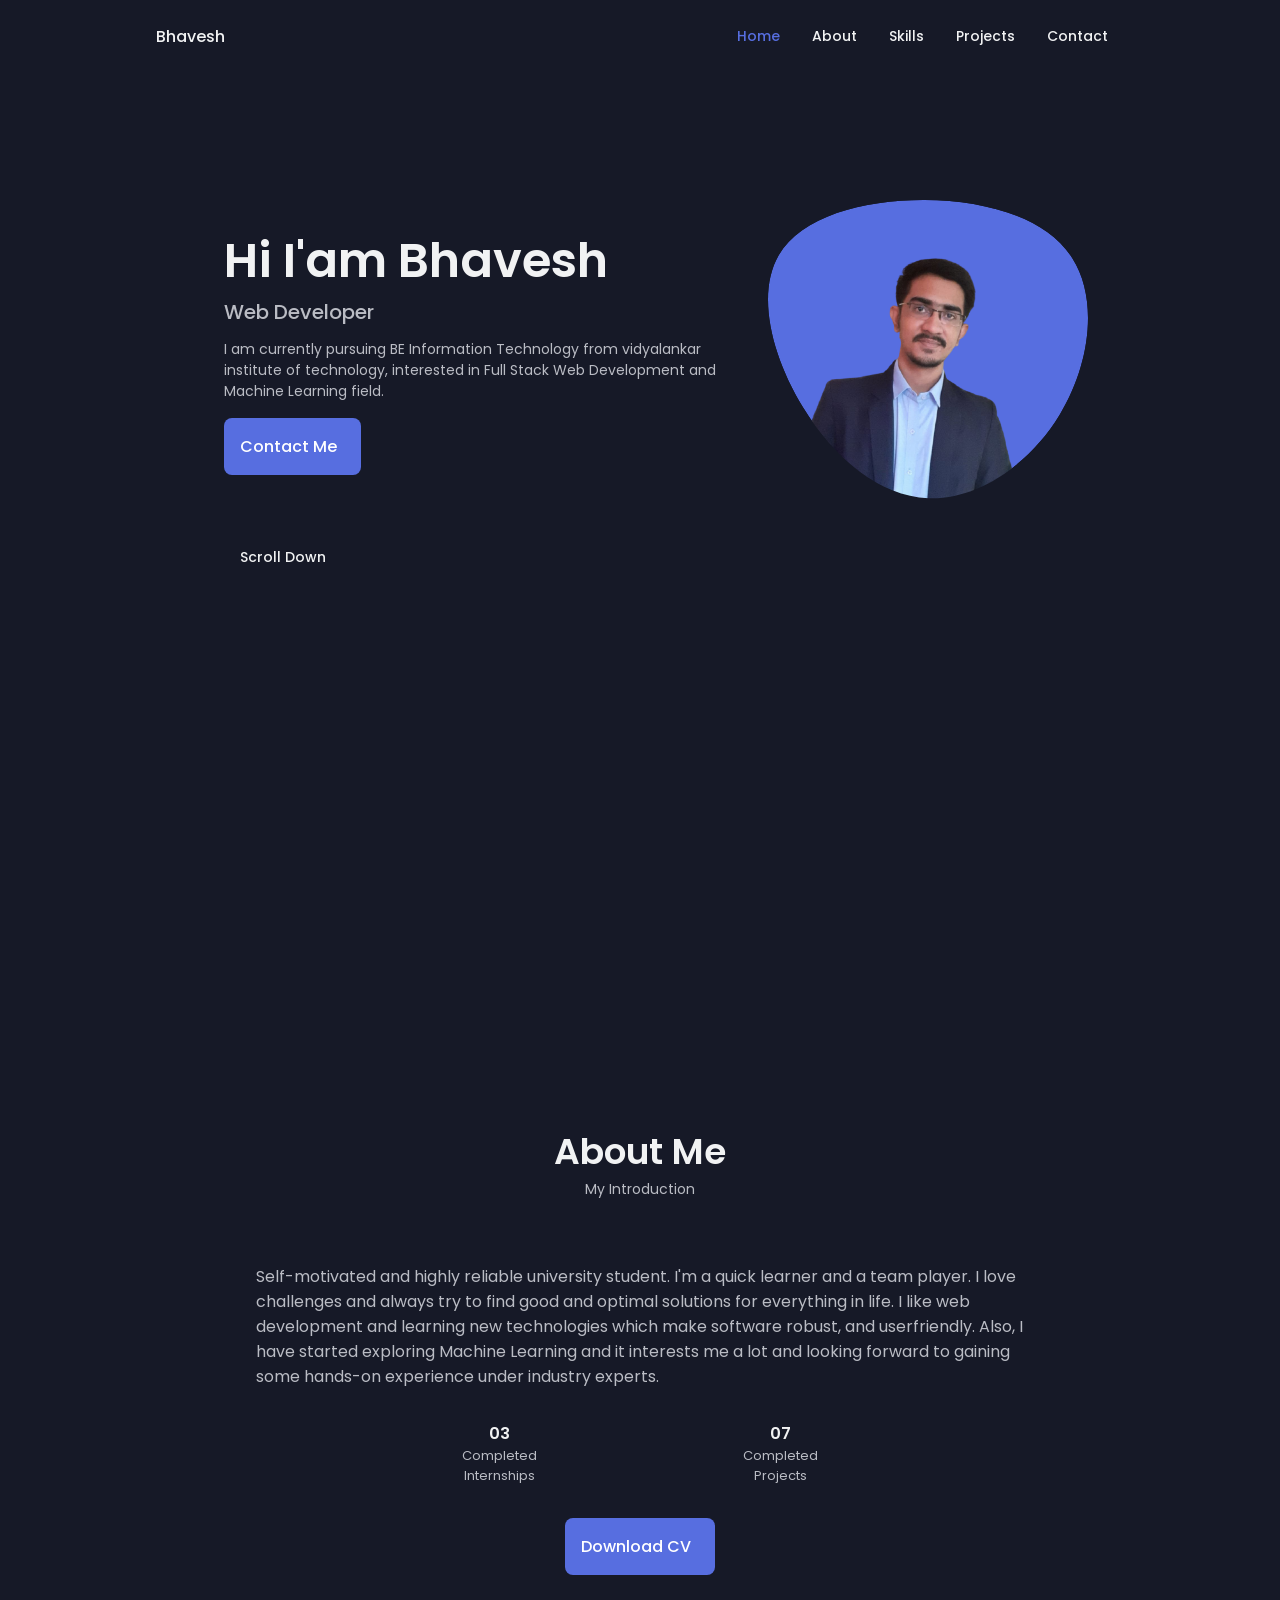
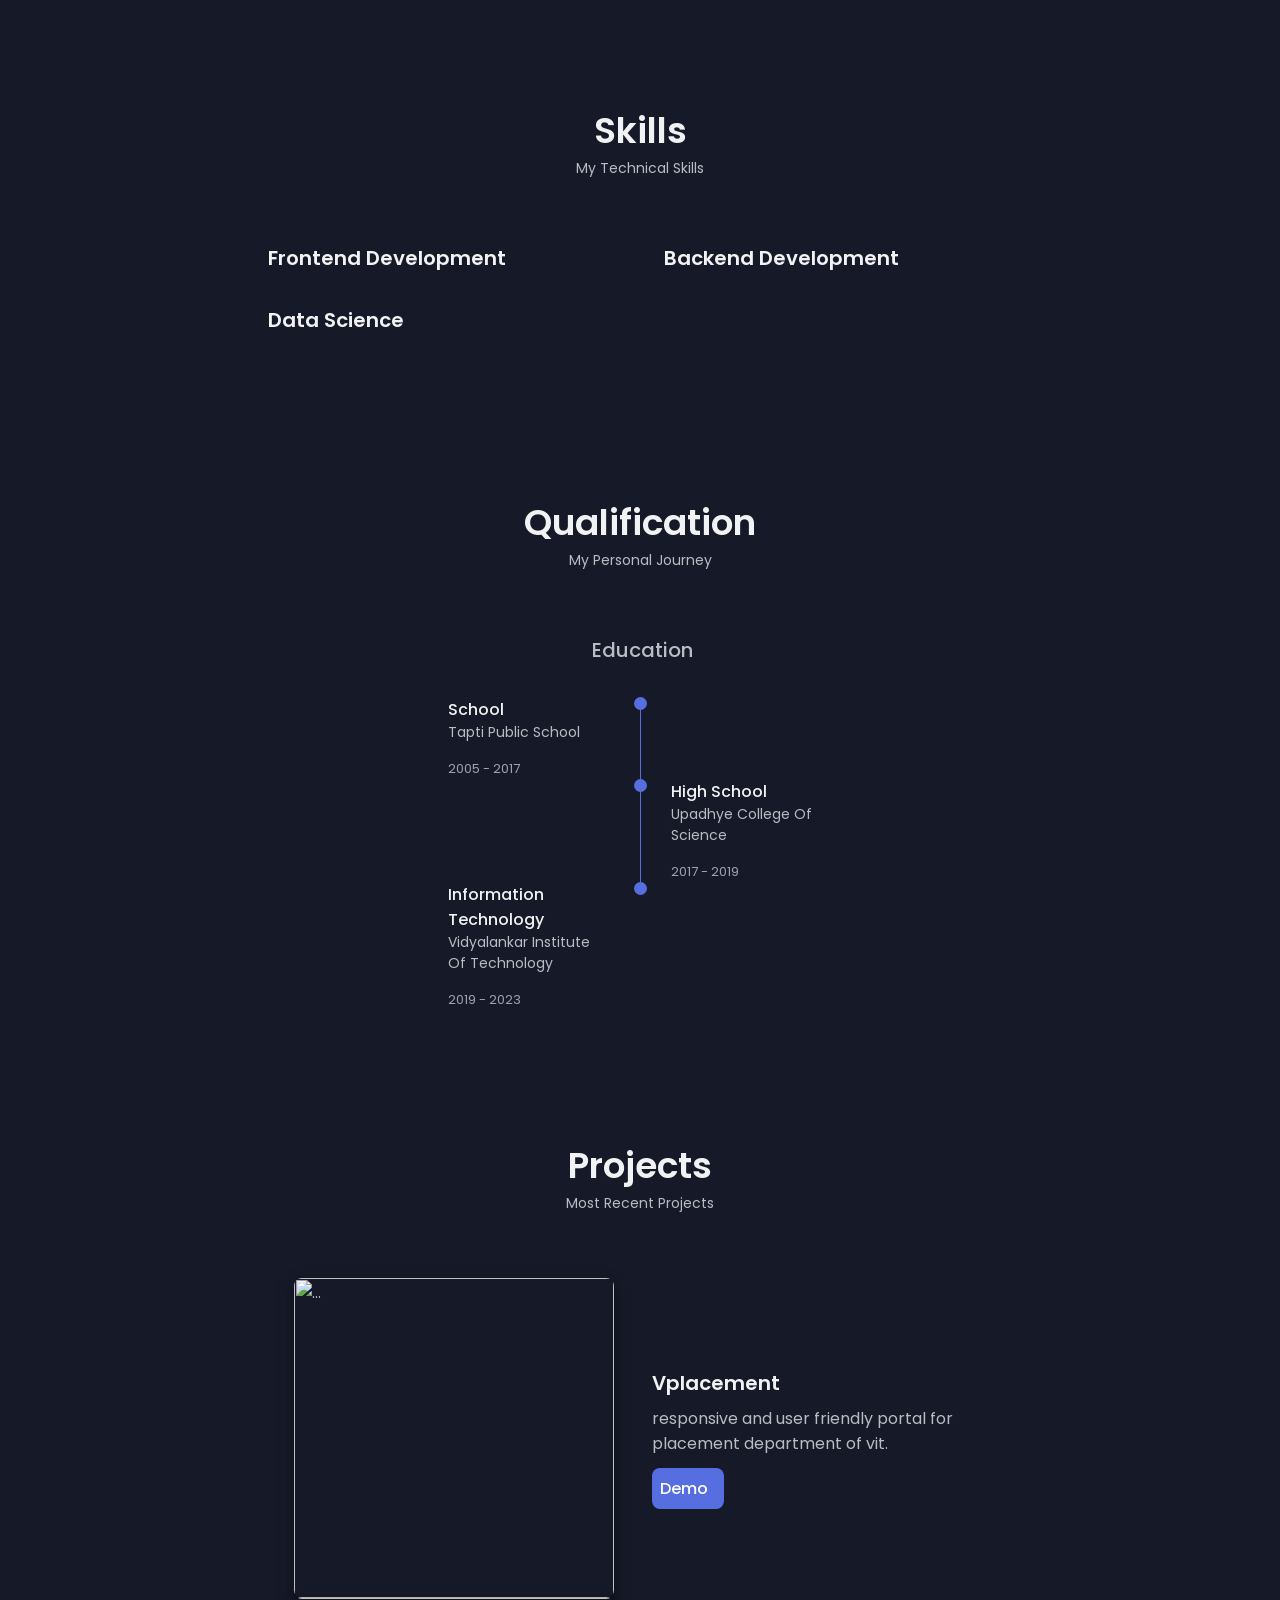
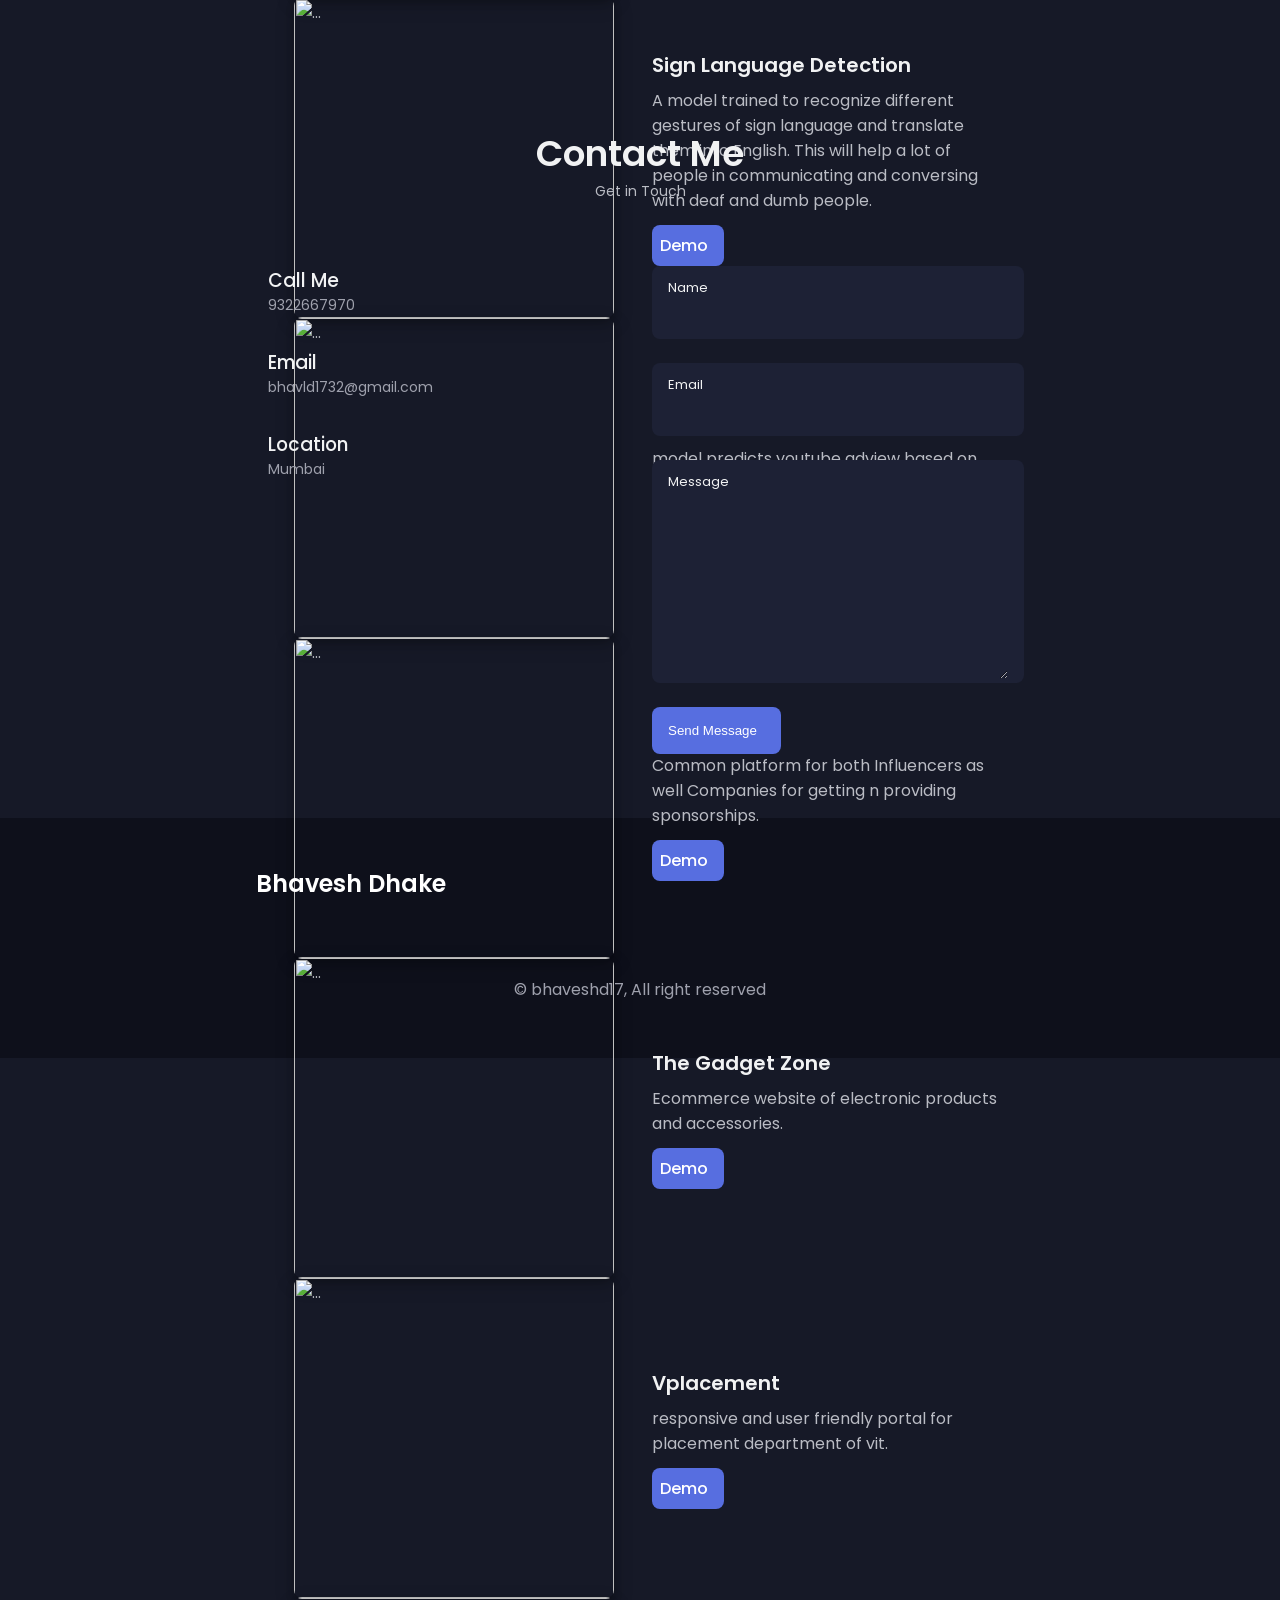
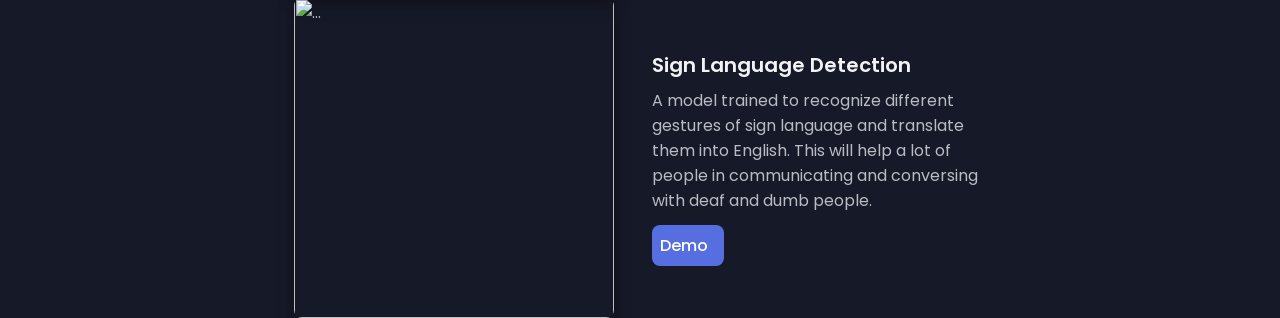
==== commit 0e5ae4f8: "about" ====
--- a/index.html
+++ b/index.html
@@ -127,8 +127,7 @@
     <h2 class="section__title">About Me</h2>
     <span class="section__subtitle">My Introduction</span>
 
-    <div class="about__container container grid">
-        <img src="static/images/Photo.jpeg" alt="" class="about__img">
+    <div class="about__container container">
 
         <div class="about__data">
             <p class="about__description">
--- a/static/css/home.css
+++ b/static/css/home.css
@@ -926,7 +926,8 @@
   }
 
   .about__buttons {
-    justify-content: initial;
+    display: flex;
+    justify-content: center;
   }
   .skills__container {
     grid-template-columns: repeat(2, 1fr);
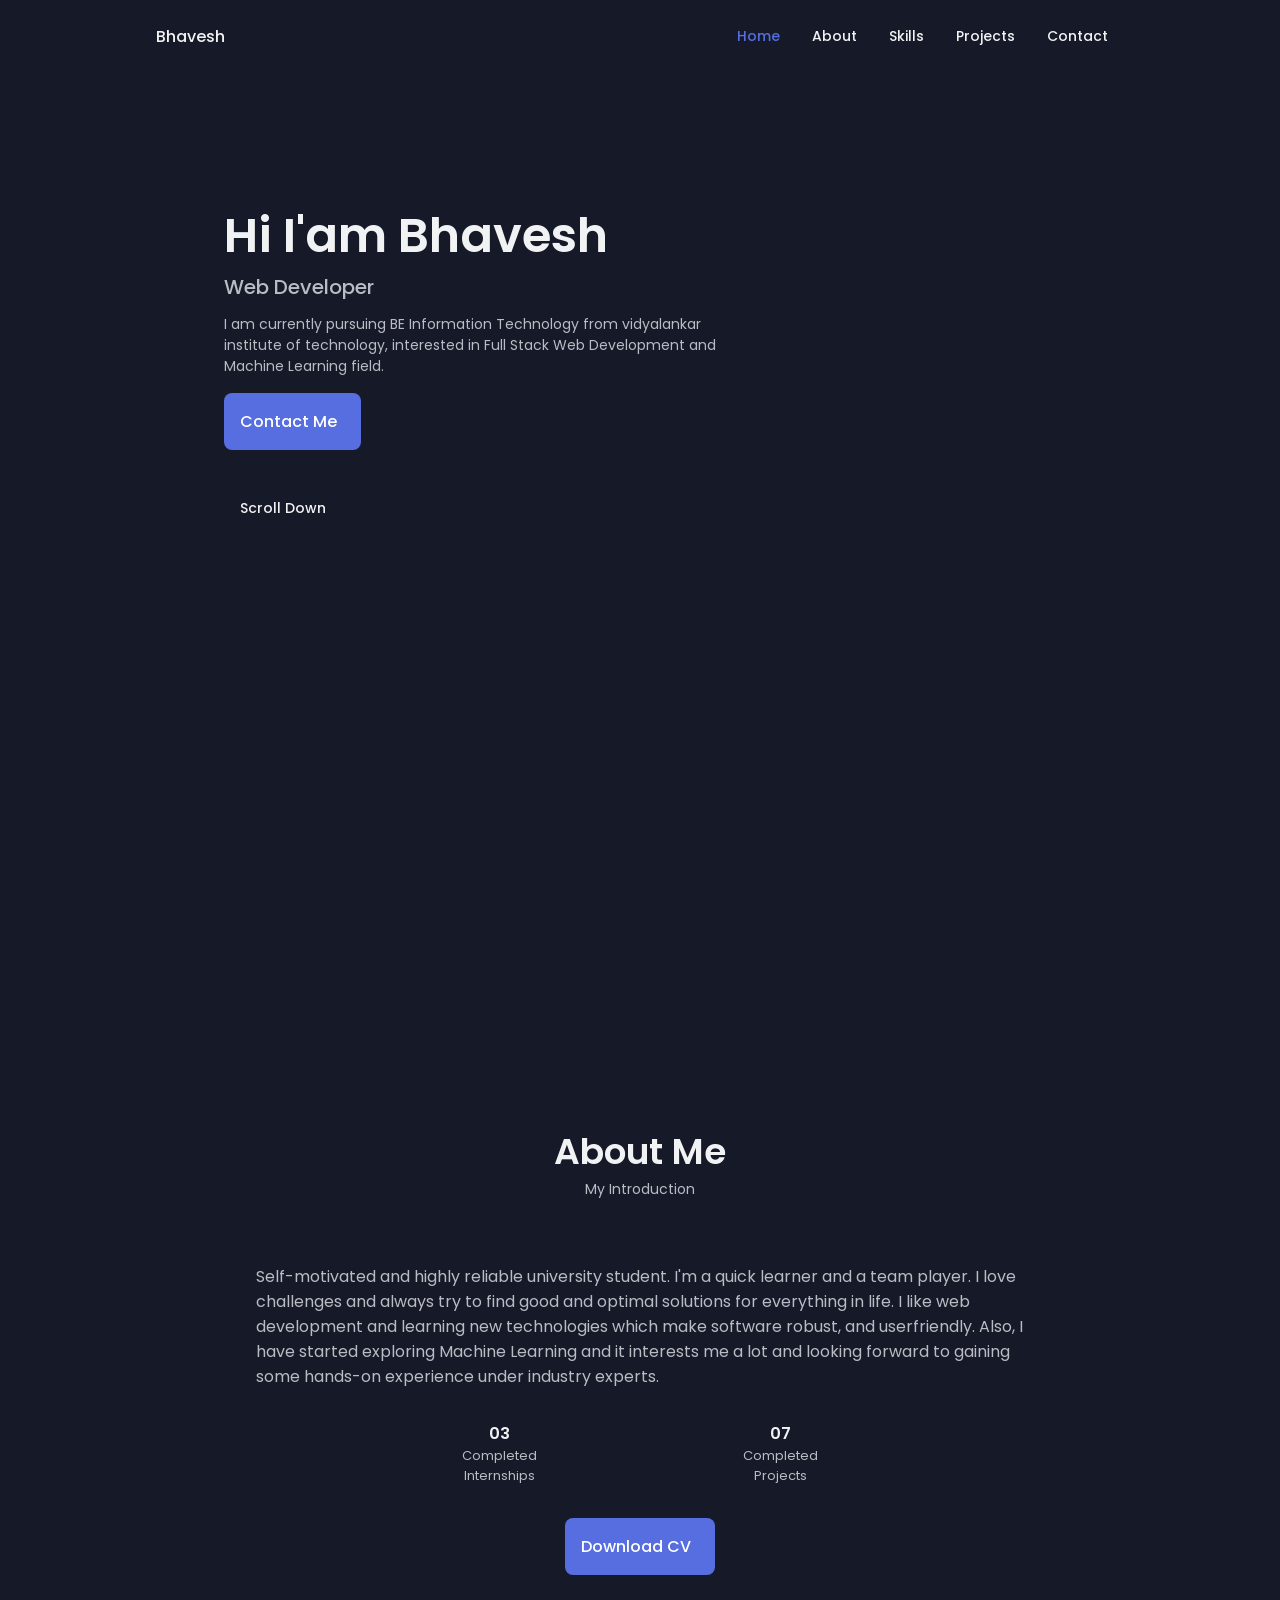
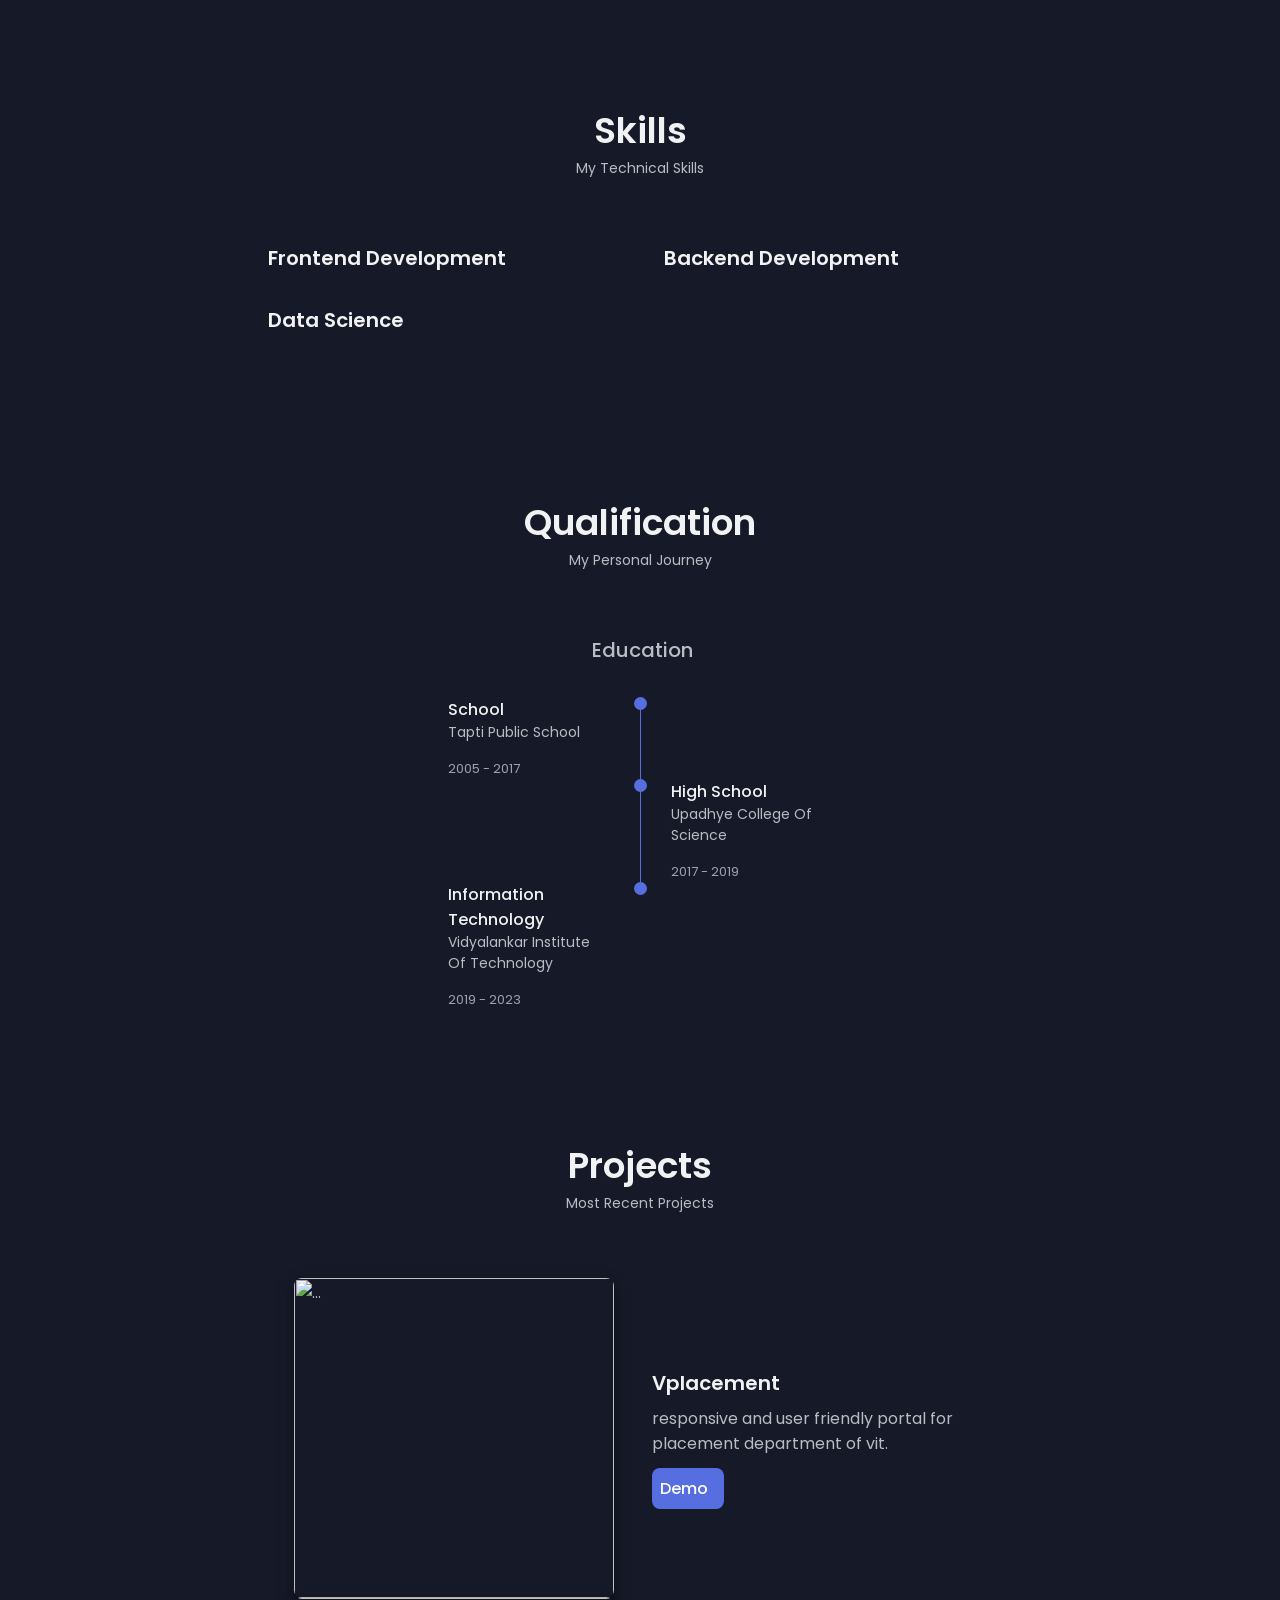
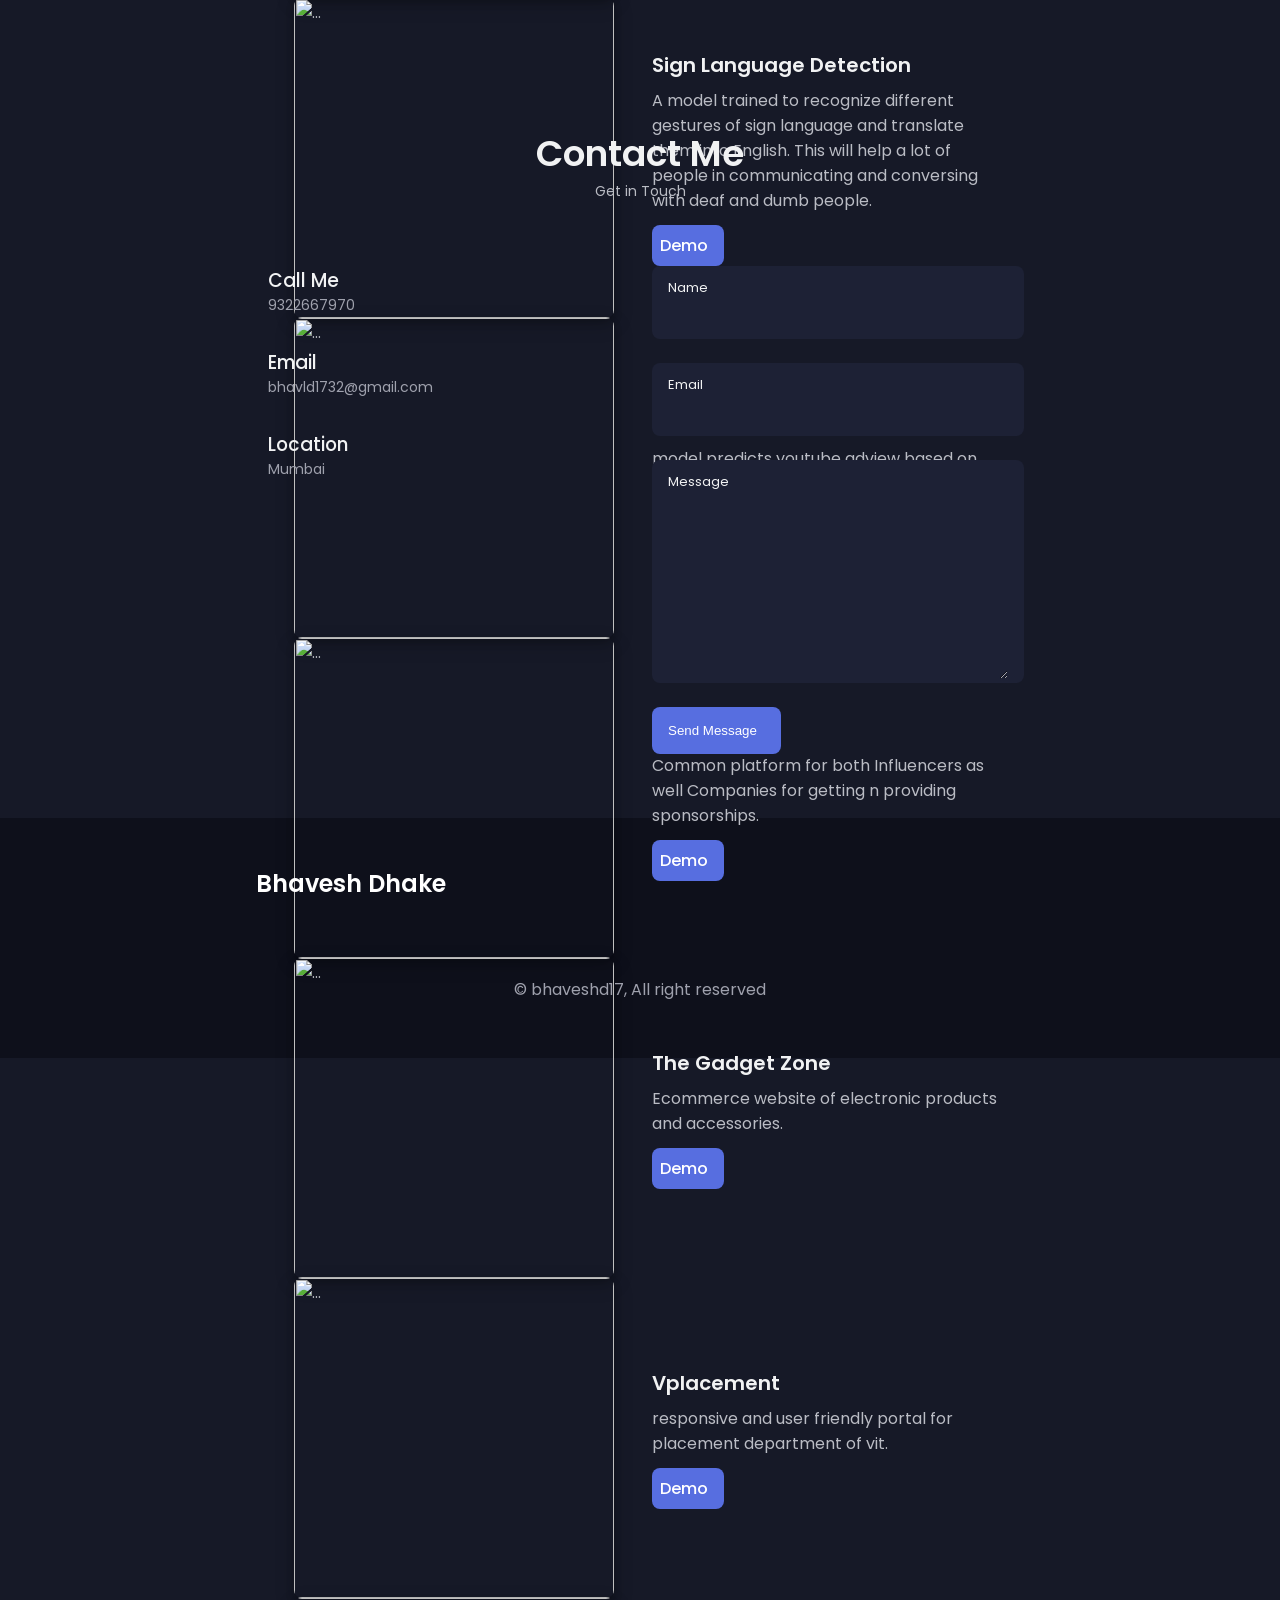
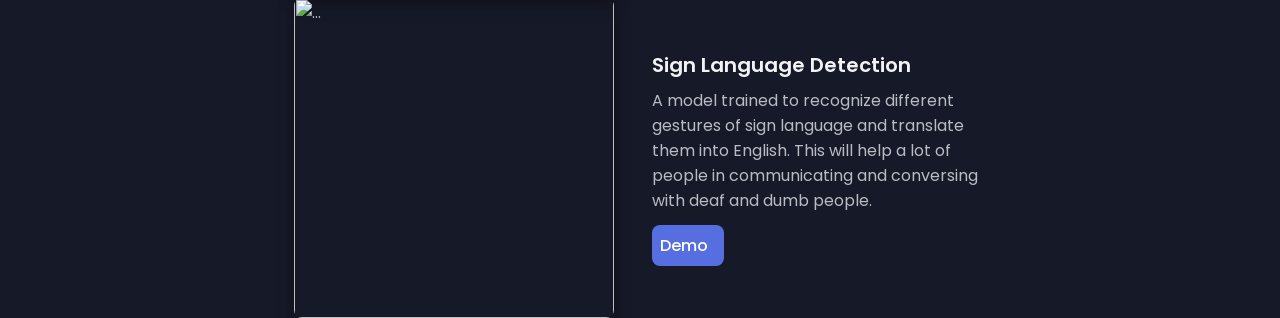
==== commit 0e340040: "push" ====
--- a/index.html
+++ b/index.html
@@ -78,23 +78,6 @@
                     </a>
                 </div>
 
-                <div class="home__img">
-                    <svg class="home__blob" viewBox="0 0 200 187" xmlns="http://www.w3.org/2000/svg" xmlns:xlink="http://www.w3.org/1999/xlink">
-                        <mask id="mask0" mask-type="alpha">
-                            <path d="M190.312 36.4879C206.582 62.1187 201.309 102.826 182.328 134.186C163.346 165.547 
-                        130.807 187.559 100.226 186.353C69.6454 185.297 41.0228 161.023 21.7403 129.362C2.45775 
-                        97.8511 -7.48481 59.1033 6.67581 34.5279C20.9871 10.1032 59.7028 -0.149132 97.9666 
-                        0.00163737C136.23 0.303176 174.193 10.857 190.312 36.4879Z"></path>
-                        </mask>
-                        <g mask="url(#mask0)">
-                            <path d="M190.312 36.4879C206.582 62.1187 201.309 102.826 182.328 134.186C163.346 
-                        165.547 130.807 187.559 100.226 186.353C69.6454 185.297 41.0228 161.023 21.7403 
-                        129.362C2.45775 97.8511 -7.48481 59.1033 6.67581 34.5279C20.9871 10.1032 59.7028 
-                        -0.149132 97.9666 0.00163737C136.23 0.303176 174.193 10.857 190.312 36.4879Z"></path>
-                            <image class="home__blob-img" xlink:href="static/images/bhavesh.png"></image>
-                        </g>
-                    </svg>
-                </div>
 
                 <div class="home__data">
                     <h1 class="home__title">Hi I'am Bhavesh</h1>
--- a/static/css/home.css
+++ b/static/css/home.css
@@ -925,6 +925,7 @@
     justify-content: space-evenly;
   }
 
+  
   .about__buttons {
     display: flex;
     justify-content: center;
